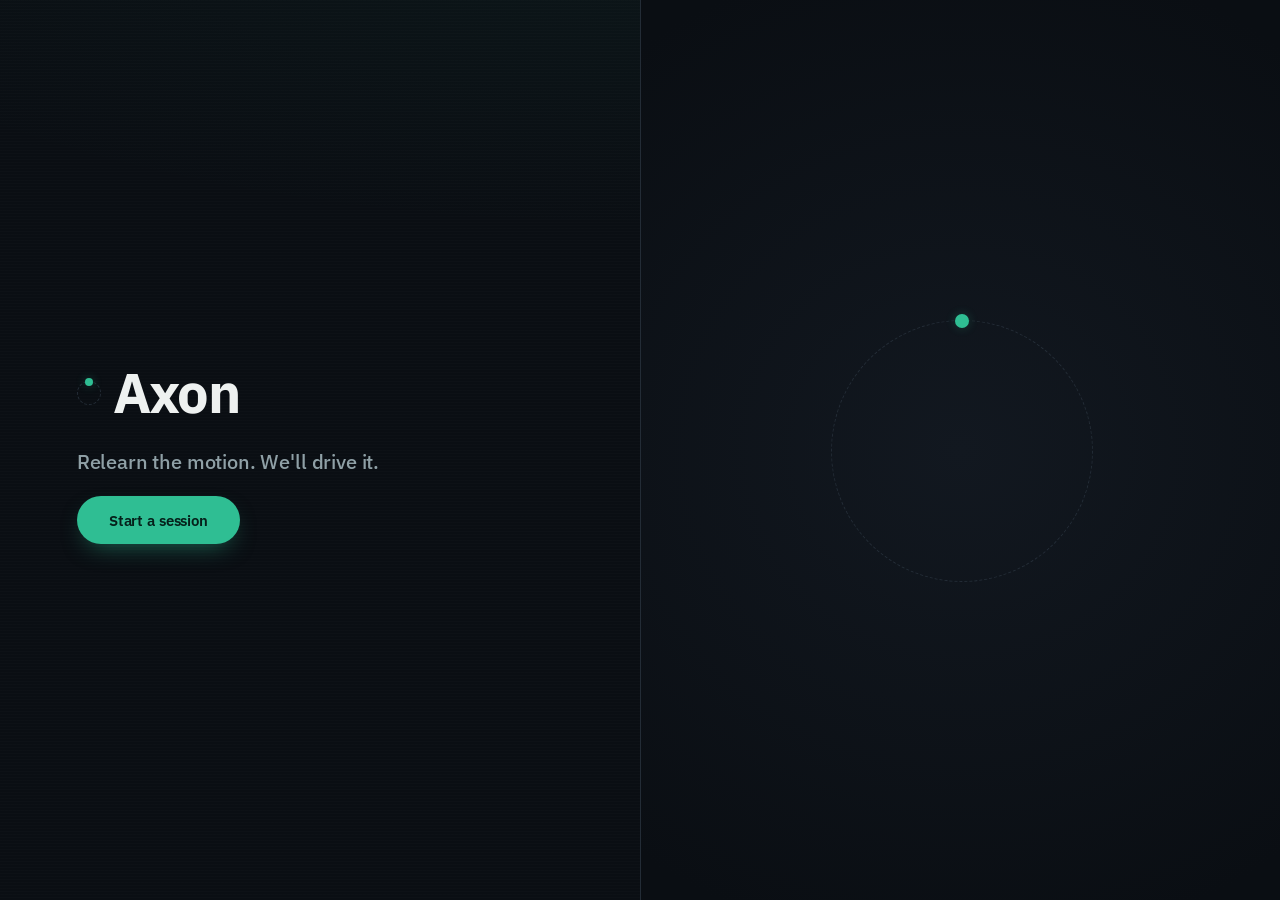
==== frontend/landing.html @ 080fe7e9 "feat: add the landing page" ====
<!doctype html>
<html lang="en">
<head>
  <meta charset="utf-8">
  <meta name="viewport" content="width=device-width, initial-scale=1">
  <meta name="theme-color" content="#0a0e13">
  <meta name="view-transition" content="same-origin">
  <link rel="preconnect" href="https://fonts.googleapis.com">
  <link rel="preconnect" href="https://fonts.gstatic.com" crossorigin>
  <link href="https://fonts.googleapis.com/css2?family=IBM+Plex+Sans:wght@400;500;600;700&family=IBM+Plex+Mono:wght@500;600&display=swap" rel="stylesheet">
  <link rel="stylesheet" href="shared/theme.css">
  <title>Axon — Motor Recovery</title>
  <style>
    html, body { overflow: hidden; }
    .landing {
      display: grid;
      grid-template-columns: 1fr 1fr;
      width: 100%;
      height: 100%;
    }
    .landing-copy {
      display: flex;
      flex-direction: column;
      justify-content: center;
      align-items: flex-start;
      gap: 20px;
      padding: 0 6vw;
    }
    .landing-word {
      display: flex;
      align-items: center;
      gap: 14px;
      margin: 0;
      font-size: clamp(34px, 5vw, 56px);
      font-weight: 700;
      letter-spacing: -0.03em;
      animation: landing-in 500ms var(--ease-out) backwards;
    }
    .landing-line {
      margin: 0;
      max-width: 26ch;
      font-size: clamp(16px, 1.6vw, 20px);
      font-weight: 500;
      color: var(--text-2);
      line-height: 1.4;
      animation: landing-in 500ms var(--ease-out) 80ms backwards;
    }
    .landing-cta {
      display: inline-flex;
      align-items: center;
      justify-content: center;
      text-decoration: none;
      animation: landing-in 500ms var(--ease-out) 160ms backwards;
    }
    @keyframes landing-in {
      from { opacity: 0; transform: translateY(10px); }
      to   { opacity: 1; transform: translateY(0); }
    }
    .landing-visual {
      position: relative;
      display: flex;
      align-items: center;
      justify-content: center;
      border-left: 1px solid var(--line);
      background: radial-gradient(120% 80% at 50% 50%, #121820 0%, #0a0e13 70%);
    }
    @media (max-width: 820px) {
      .landing { grid-template-columns: 1fr; grid-template-rows: 1fr auto; }
      .landing-visual { border-left: none; border-top: 1px solid var(--line); min-height: 200px; }
      .landing-copy { padding: 6vh 6vw; align-items: center; text-align: center; }
    }
  </style>
</head>
<body>
  <main class="landing">
    <section class="landing-copy">
      <h1 class="landing-word">
        <guide-dot state="orbiting" style="--gd-size:22px; --gd-dot:8px;"></guide-dot>
        Axon
      </h1>
      <p class="landing-line">Relearn the motion. We'll drive it.</p>
      <a class="flow-primary landing-cta" href="twin.html">Start a session</a>
    </section>
    <section class="landing-visual" aria-hidden="true">
      <guide-dot state="orbiting" style="--gd-size:min(30vw, 260px); --gd-dot:14px;"></guide-dot>
    </section>
  </main>

  <script type="module" src="shared/guide-dot.js"></script>
</body>
</html>
---- frontend/shared/theme.css ----
/* Axon design system — shared by landing.html, twin.html, results.html.
   Single source for color tokens and the CTA button styles all three pages
   use; page-specific layout (viewports, status pills, choice cards, etc.)
   stays inline in each page. See the plan's "Scoping note" for why. */

:root {
  color-scheme: dark;

  --bg:        #0a0e13;
  --surface:   #121820;
  --surface-2: #182029;
  --line:      #232c36;

  --text:      #eef1f0;
  --text-2:    #8fa0a6;
  --text-3:    #57646b;

  --accent:    #2fbe93;   /* progress, live, confirmed — a monitor jade, not a SaaS mint */
  --accent-dim: rgba(47, 190, 147, 0.14);
  --warn:      #f2a649;
  --warn-dim:  rgba(242, 166, 73, 0.14);
  --stop:      #f0604d;
  --stop-dim:  rgba(240, 96, 77, 0.14);

  --r-sm: 8px;
  --r-md: 14px;
  --r-lg: 20px;

  --sans: "IBM Plex Sans", -apple-system, "Segoe UI", system-ui, sans-serif;
  --mono: "IBM Plex Mono", ui-monospace, "SF Mono", Consolas, monospace;

  --ease-out: cubic-bezier(0.23, 1, 0.32, 1);
  --ease-in-out: cubic-bezier(0.77, 0, 0.175, 1);
}

* { box-sizing: border-box; }

html, body {
  width: 100%;
  min-width: 340px;
  height: 100%;
  margin: 0;
  overflow: hidden;
  background: var(--bg);
}

body {
  color: var(--text);
  font-family: var(--sans);
  font-size: 15px;
  font-weight: 500;
  letter-spacing: -0.011em;
  -webkit-font-smoothing: antialiased;
  background-image:
    radial-gradient(120% 60% at 50% -10%, rgba(47, 190, 147, 0.05) 0%, transparent 60%),
    repeating-linear-gradient(180deg, rgba(255, 255, 255, 0.012) 0px, rgba(255, 255, 255, 0.012) 1px, transparent 1px, transparent 3px);
}

button { font: inherit; color: inherit; }
a { color: inherit; }

.flow-primary {
  height: 48px;
  padding: 0 32px;
  border: none;
  border-radius: 999px;
  background: var(--accent);
  color: #05201a;
  font-size: 15px;
  font-weight: 600;
  letter-spacing: -0.008em;
  cursor: pointer;
  box-shadow: 0 10px 24px -10px rgba(47, 190, 147, 0.55);
  transition:
    transform 140ms var(--ease-out),
    opacity 160ms var(--ease-out),
    background 160ms var(--ease-out),
    box-shadow 160ms var(--ease-out);
}
.flow-primary:active:not(:disabled) { transform: scale(0.97); }
@media (hover: hover) and (pointer: fine) {
  .flow-primary:hover:not(:disabled) { transform: translateY(-1px); }
  .flow-primary:hover:active:not(:disabled) { transform: scale(0.97); }
}
.flow-primary:focus-visible { outline: 2px solid var(--text); outline-offset: 3px; }
.flow-primary:disabled { opacity: 0.22; cursor: default; box-shadow: none; }
.flow-primary.is-stop { background: var(--stop); color: #260a06; box-shadow: 0 10px 24px -10px rgba(240, 96, 77, 0.55); }

.flow-secondary {
  height: 48px;
  padding: 0 8px;
  border: none;
  background: none;
  color: var(--text-3);
  font-size: 14px;
  font-weight: 600;
  cursor: pointer;
  transition: color 140ms var(--ease-out), transform 120ms var(--ease-out);
}
.flow-secondary[hidden] { display: none; }
.flow-secondary:active { transform: scale(0.96); }
@media (hover: hover) and (pointer: fine) {
  .flow-secondary:hover { color: var(--text); }
}

@media (prefers-reduced-motion: reduce) {
  *, *::before, *::after {
    animation-duration: 0.001ms !important;
    animation-iteration-count: 1 !important;
    transition-property: opacity, background-color, color, background !important;
    transition-duration: 140ms !important;
  }
  .flow-primary:active, .flow-secondary:active, .flow-primary:hover { transform: none !important; }
}
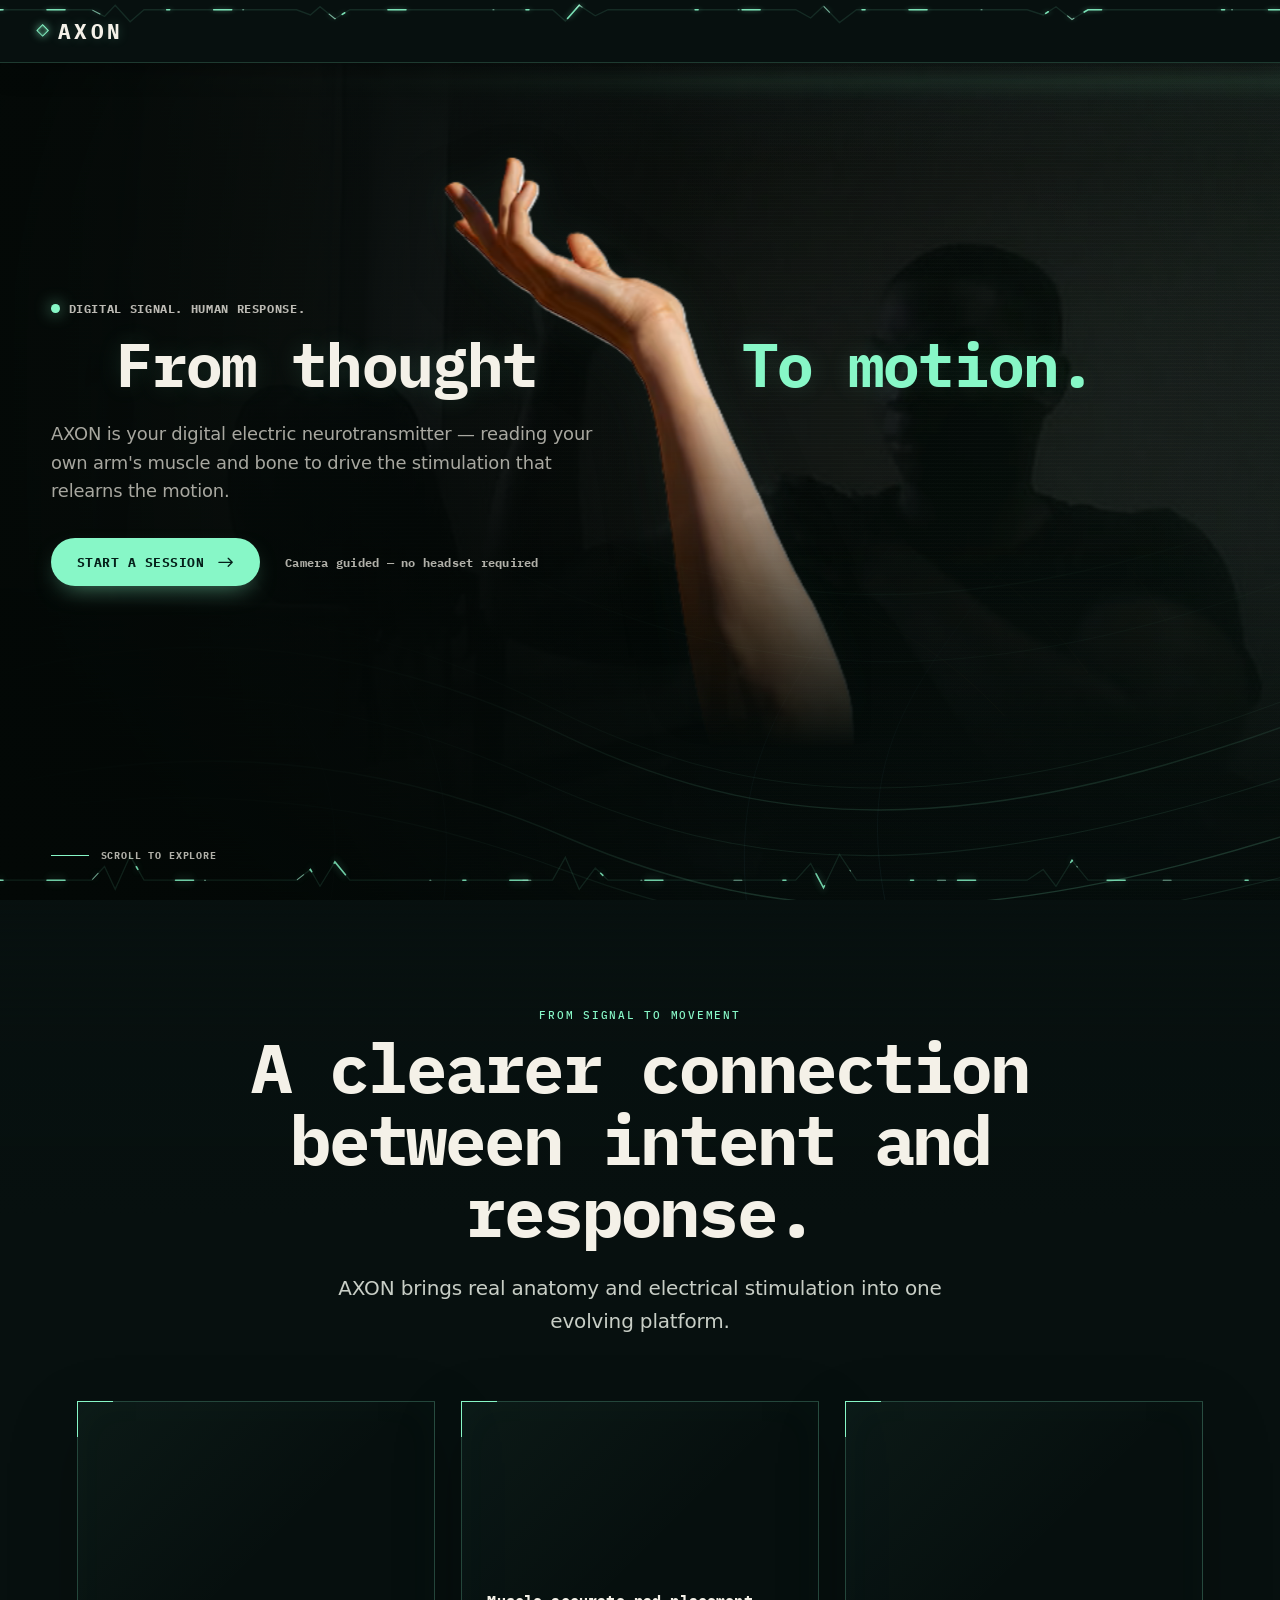
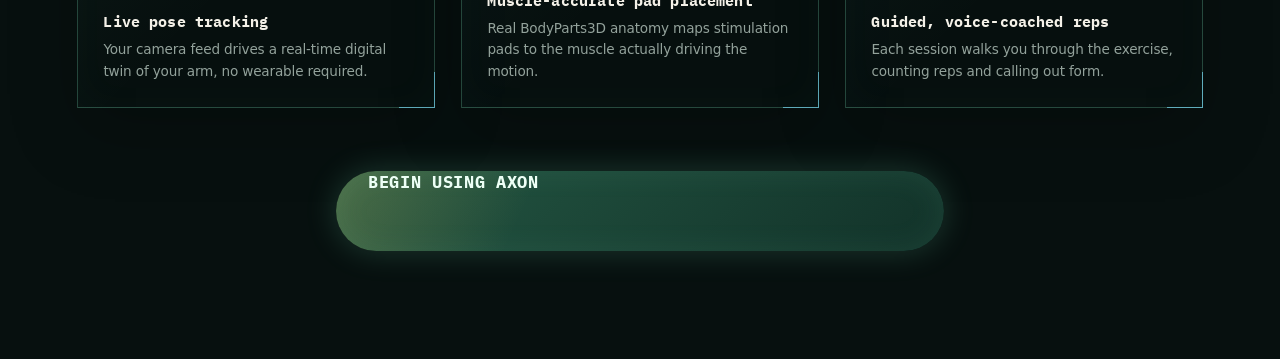
==== commit ac5e000b: "feat(landing): rebuild landing page to match Axon's real site design Replicates Siona's axom-juno-ha" ====
--- a/frontend/landing.html
+++ b/frontend/landing.html
@@ -3,89 +3,542 @@
 <head>
   <meta charset="utf-8">
   <meta name="viewport" content="width=device-width, initial-scale=1">
-  <meta name="theme-color" content="#0a0e13">
+  <meta name="theme-color" content="#07100f">
   <meta name="view-transition" content="same-origin">
+  <meta name="description" content="AXON — your digital electric neurotransmitter.">
+  <link rel="icon" href="data:image/svg+xml,%3Csvg xmlns='http://www.w3.org/2000/svg' viewBox='0 0 32 32'%3E%3Crect width='32' height='32' fill='%2307100f'/%3E%3Cpath d='M16 5 27 16 16 27 5 16Z' fill='%2387f7c7'/%3E%3Cpath d='m16 10 6 6-6 6-6-6Z' fill='%2307100f'/%3E%3C/svg%3E">
   <link rel="preconnect" href="https://fonts.googleapis.com">
   <link rel="preconnect" href="https://fonts.gstatic.com" crossorigin>
-  <link href="https://fonts.googleapis.com/css2?family=IBM+Plex+Sans:wght@400;500;600;700&family=IBM+Plex+Mono:wght@500;600&display=swap" rel="stylesheet">
+  <link href="https://fonts.googleapis.com/css2?family=IBM+Plex+Mono:wght@500;600;700&display=swap" rel="stylesheet">
   <link rel="stylesheet" href="shared/theme.css">
-  <title>Axon — Motor Recovery</title>
+  <title>AXON — Digital Electric Neurotransmitter</title>
   <style>
-    html, body { overflow: hidden; }
-    .landing {
+    /* Page-specific layout only — colors/type/header/rail/signal-field tokens
+       all come from shared/theme.css. Structure and copy here follow Siona's
+       axom-juno-hack landing.html (site_header/electric_rail/hero/
+       possibilities) as closely as static HTML allows; her page is Jinja
+       templates against a FastAPI app we don't run here. */
+
+    html, body { overflow-x: hidden; overflow-y: auto; height: auto; min-height: 100%; }
+
+    .landing-page {
+      min-height: 100dvh;
+      padding-top: var(--site-header-height);
+    }
+
+    .landing-hero {
+      position: relative;
+      z-index: 1;
       display: grid;
-      grid-template-columns: 1fr 1fr;
+      grid-template-rows: 1fr auto;
+      width: 100%;
+      min-height: calc(100dvh - var(--site-header-height));
+      padding: clamp(1rem, 2.4vw, 2rem) clamp(1rem, 4vw, 4rem) clamp(1.25rem, 3vw, 2.5rem);
+      overflow: hidden;
+    }
+
+    .hero-text-link, .hero-scroll {
+      color: rgba(244, 241, 232, 0.72);
+      font-family: var(--mono);
+      font-size: 0.75rem;
+      font-weight: 700;
+      letter-spacing: 0.02em;
+      text-decoration: none;
+      transition: color 180ms ease;
+    }
+    .hero-text-link:hover, .hero-scroll:hover { color: var(--accent); }
+
+    .hero-copy {
+      position: relative;
+      z-index: 3;
+      display: grid;
+      width: min(100%, 80rem);
+      margin-inline: auto;
+      padding-bottom: clamp(1rem, 6vh, 4rem);
+      align-content: center;
+      justify-items: start;
+      text-align: left;
+    }
+
+    .text-enter { animation: text-enter 900ms cubic-bezier(0.16, 1, 0.3, 1) both; }
+    .enter-1 { animation-delay: 100ms; }
+    .enter-2 { animation-delay: 220ms; }
+    .enter-3 { animation-delay: 380ms; }
+    .enter-4 { animation-delay: 520ms; }
+    .enter-5 { animation-delay: 650ms; }
+
+    .hero-kicker {
+      display: inline-flex;
+      margin: 0 0 1.25rem;
+      align-items: center;
+      gap: 0.55rem;
+      color: rgba(244, 241, 232, 0.76);
+      font-family: var(--mono);
+      font-size: 0.72rem;
+      font-weight: 700;
+      letter-spacing: 0.055em;
+      text-transform: uppercase;
+    }
+    .hero-kicker > span {
+      width: 0.55rem;
+      height: 0.55rem;
+      border-radius: 50%;
+      background: var(--accent);
+      box-shadow: 0 0 1rem rgba(135, 247, 199, 0.78);
+    }
+
+    .hero-title {
+      position: relative;
+      display: grid;
+      grid-template-columns: repeat(2, minmax(0, 1fr));
+      column-gap: clamp(6rem, 16vw, 13rem);
+      width: 100%;
+      margin: 0;
+      font-family: var(--mono);
+      font-size: clamp(1.15rem, 4.8vw, 4.8rem);
+      font-weight: 700;
+      letter-spacing: -0.03em;
+      line-height: 0.93;
+      align-items: center;
+      text-shadow: 0 0 1.5rem rgba(135, 247, 199, 0.13);
+    }
+    .hero-title > span { display: block; }
+    .hero-title__phrase { position: relative; z-index: 3; white-space: nowrap; }
+    .hero-title__phrase--left { text-align: right; }
+    .hero-title__phrase--right { text-align: left; }
+    .hero-title__accent { color: var(--accent); }
+
+    .hero-title__hand {
+      position: absolute;
+      display: block;
+      top: clamp(-20rem, -80vw, -30rem);
+      left: 50%;
+      z-index: 2;
+      width: clamp(20rem, 36vw, 30rem);
+      pointer-events: none;
+      transform-origin: center bottom;
+      animation: hero-hand-rise 1.15s cubic-bezier(0.16, 1, 0.3, 1) 480ms both;
+    }
+    .hero-title__hand img {
+      display: block;
+      width: 100%;
+      height: auto;
+      filter: drop-shadow(0 1.1rem 1.8rem rgba(0, 0, 0, 0.38)) drop-shadow(0 0 1.2rem rgba(135, 247, 199, 0.08));
+      -webkit-mask-image: linear-gradient(to bottom, #000 0 50%, transparent 100%);
+      mask-image: linear-gradient(to bottom, #000 0 50%, transparent 100%);
+    }
+
+    /* --------------------------------------------------------- hero media --- */
+    /* Full-bleed animated background behind the hero copy — glitch/scan/sheen
+       loop continuously (this is Siona's "not static" hero, not a still photo).
+       Her own hero.jpeg prototype photo isn't in her repo (missing asset), so
+       this uses a real photo of our own rig instead, run through her exact
+       filter/glitch treatment. */
+    .hero-media {
+      position: fixed;
+      inset: 0;
+      z-index: 0;
+      margin: 0;
+      pointer-events: none;
+    }
+    .hero-media::before {
+      position: absolute;
+      inset: 0;
+      z-index: 8;
+      pointer-events: none;
+      content: "";
+      background:
+        linear-gradient(90deg, rgba(3, 8, 6, 0.96) 0%, rgba(3, 8, 6, 0.83) 27%, rgba(3, 8, 6, 0.28) 58%, rgba(3, 8, 6, 0.08) 100%),
+        radial-gradient(ellipse at 68% 46%, transparent 8%, rgba(3, 8, 6, 0.26) 72%, #030806 100%);
+    }
+    .hero-media__frame {
+      position: absolute;
+      inset: 0;
+      overflow: hidden;
+      background: #030908;
+      -webkit-mask-image: linear-gradient(to bottom, black 0%, black 58%, rgba(0, 0, 0, 0.72) 76%, transparent 100%);
+      mask-image: linear-gradient(to bottom, black 0%, black 58%, rgba(0, 0, 0, 0.72) 76%, transparent 100%);
+      animation: hero-visual-reveal 1.6s cubic-bezier(0.16, 1, 0.3, 1) both;
+    }
+    .hero-media__frame::before {
+      position: absolute;
+      inset: 0;
+      z-index: 5;
+      pointer-events: none;
+      content: "";
+      background:
+        repeating-linear-gradient(0deg, rgba(255, 255, 255, 0.025) 0 1px, transparent 1px 4px),
+        linear-gradient(115deg, transparent 18%, rgba(135, 247, 199, 0.08) 49%, transparent 52%);
+      background-size: auto, 240% 100%;
+      mix-blend-mode: screen;
+      animation: hero-sheen 8s linear infinite;
+    }
+    .hero-media__frame::after {
+      position: absolute;
+      inset: 0;
+      z-index: 7;
+      pointer-events: none;
+      content: "";
+      background:
+        linear-gradient(to bottom, rgba(3, 8, 6, 0.04), rgba(3, 8, 6, 0.3)),
+        radial-gradient(circle at 70% 44%, transparent 20%, rgba(3, 8, 6, 0.4) 100%);
+    }
+    .hero-image {
+      position: absolute;
+      inset: 0;
+      display: block;
       width: 100%;
       height: 100%;
-    }
-    .landing-copy {
+      object-fit: cover;
+      object-position: 64% center;
+    }
+    .hero-image--base { opacity: 0.5; filter: saturate(0.46) contrast(1.3) brightness(0.62) hue-rotate(22deg); }
+    .hero-image--distortion { z-index: 2; pointer-events: none; opacity: 0; mix-blend-mode: screen; }
+    .hero-image--distortion-a { filter: saturate(1.4) contrast(1.25) hue-rotate(148deg); animation: hero-glitch-a 4.8s steps(1, end) infinite; }
+    .hero-image--distortion-b { filter: saturate(1.5) contrast(1.35) hue-rotate(-72deg); animation: hero-glitch-b 6.2s steps(1, end) infinite; }
+    .hero-media__scan {
+      position: absolute;
+      left: 0;
+      right: 0;
+      z-index: 6;
+      height: 18%;
+      pointer-events: none;
+      background: linear-gradient(to bottom, transparent, rgba(127, 226, 255, 0.035) 38%, rgba(135, 247, 199, 0.16) 50%, rgba(127, 226, 255, 0.035) 62%, transparent);
+      mix-blend-mode: screen;
+      animation: hero-scan 5.5s linear infinite;
+    }
+    @keyframes hero-glitch-a {
+      0%, 71%, 76%, 100% { opacity: 0; clip-path: inset(0); transform: translateX(0); }
+      72% { opacity: 0.32; clip-path: inset(14% 0 64% 0); transform: translateX(1.2%); }
+      73% { opacity: 0.2; clip-path: inset(58% 0 18% 0); transform: translateX(-1.5%); }
+      74% { opacity: 0.28; clip-path: inset(33% 0 43% 0); transform: translateX(0.8%); }
+    }
+    @keyframes hero-glitch-b {
+      0%, 38%, 43%, 100% { opacity: 0; clip-path: inset(0); transform: translateX(0); }
+      39% { opacity: 0.24; clip-path: inset(68% 0 9% 0); transform: translateX(-1%); }
+      40% { opacity: 0.3; clip-path: inset(22% 0 54% 0); transform: translateX(1.4%); }
+      42% { opacity: 0.18; clip-path: inset(47% 0 29% 0); transform: translateX(-0.7%); }
+    }
+    @keyframes hero-visual-reveal {
+      from { clip-path: inset(0 100% 0 0); filter: blur(1rem); }
+      to { clip-path: inset(0); filter: blur(0); }
+    }
+    @keyframes hero-scan {
+      from { top: -20%; }
+      to { top: 102%; }
+    }
+    @keyframes hero-sheen {
+      from { background-position: 0 0, 120% 0; }
+      to { background-position: 0 0, -120% 0; }
+    }
+
+    .hero-caption {
+      max-width: 34rem;
+      margin: clamp(1.35rem, 3vh, 2rem) 0 0;
+      color: rgba(244, 241, 232, 0.68);
+      font-size: clamp(0.95rem, 1.4vw, 1.12rem);
+      line-height: 1.6;
+    }
+
+    .hero-actions {
+      display: flex;
+      margin-top: clamp(1.5rem, 3.5vh, 2.25rem);
+      align-items: center;
+      gap: clamp(1rem, 2vw, 1.7rem);
+      flex-wrap: wrap;
+    }
+
+    .hero-cta {
+      display: inline-flex;
+      width: auto;
+      min-height: 3rem;
+      padding: 0 1.6rem;
+      align-items: center;
+      gap: 0.85rem;
+      text-decoration: none;
+    }
+    .hero-cta svg { width: 1rem; transition: transform 160ms var(--ease-out); }
+    @media (hover: hover) and (pointer: fine) {
+      .hero-cta:hover svg { transform: translateX(3px); }
+    }
+
+    .hero-scroll {
+      position: relative;
+      z-index: 3;
+      display: inline-flex;
+      width: fit-content;
+      margin-inline: max(0px, calc((100% - 80rem) / 2));
+      align-items: center;
+      gap: 0.7rem;
+      font-size: 0.65rem;
+      letter-spacing: 0.08em;
+      text-transform: uppercase;
+    }
+    .hero-scroll > span { display: block; width: 2.4rem; height: 1px; overflow: hidden; background: rgba(244, 241, 232, 0.28); }
+    .hero-scroll > span::after { display: block; width: 100%; height: 100%; content: ""; background: var(--accent); animation: hero-scroll-line 2.4s ease-in-out infinite; }
+
+    @keyframes text-enter {
+      from { opacity: 0; filter: blur(0.6rem); transform: translate3d(0, 2.25rem, 0) scale(0.97); }
+      to { opacity: 1; filter: blur(0); transform: translate3d(0, 0, 0) scale(1); }
+    }
+    @keyframes hero-hand-rise {
+      from { opacity: 0; filter: blur(0.55rem); transform: translate(-50%, 38%) scale(0.9); }
+      to { opacity: 1; filter: blur(0); transform: translateX(-50%) scale(1); }
+    }
+    @keyframes hero-scroll-line {
+      0%, 100% { transform: translateX(-105%); }
+      48%, 52% { transform: translateX(0); }
+    }
+
+    .possibilities-section {
+      position: relative;
+      z-index: 3;
+      display: grid;
+      min-height: 100dvh;
+      padding: clamp(6rem, 12vh, 10rem) clamp(1.25rem, 6vw, 6rem);
+      align-content: center;
+      justify-items: center;
+      background: linear-gradient(to bottom, transparent, rgba(7, 16, 15, 0.92) 12%, var(--bg) 30%), var(--bg);
+    }
+    .possibilities-copy { width: min(100%, 54rem); text-align: center; }
+    .possibilities-copy h2 {
+      margin: 0;
+      color: var(--text);
+      font-family: var(--mono);
+      font-size: clamp(2.3rem, 5.4vw, 4.6rem);
+      font-weight: 800;
+      letter-spacing: -0.03em;
+      line-height: 1.04;
+    }
+    .possibilities-copy > p:last-child {
+      max-width: 42rem;
+      margin: 1.5rem auto 0;
+      color: var(--text-2);
+      font-size: clamp(1rem, 1.8vw, 1.25rem);
+      line-height: 1.65;
+    }
+
+    .placeholder-grid {
+      display: grid;
+      grid-template-columns: repeat(3, minmax(0, 1fr));
+      width: min(100%, 1180px);
+      margin-top: clamp(3rem, 7vh, 5rem);
+      gap: clamp(1rem, 2vw, 1.8rem);
+    }
+    .placeholder-card {
+      position: relative;
+      min-height: clamp(13rem, 24vw, 20rem);
+      padding: 1.6rem;
       display: flex;
       flex-direction: column;
-      justify-content: center;
-      align-items: flex-start;
-      gap: 20px;
-      padding: 0 6vw;
-    }
-    .landing-word {
-      display: flex;
-      align-items: center;
-      gap: 14px;
-      margin: 0;
-      font-size: clamp(34px, 5vw, 56px);
-      font-weight: 700;
-      letter-spacing: -0.03em;
-      animation: landing-in 500ms var(--ease-out) backwards;
-    }
-    .landing-line {
-      margin: 0;
-      max-width: 26ch;
-      font-size: clamp(16px, 1.6vw, 20px);
-      font-weight: 500;
-      color: var(--text-2);
-      line-height: 1.4;
-      animation: landing-in 500ms var(--ease-out) 80ms backwards;
-    }
-    .landing-cta {
-      display: inline-flex;
-      align-items: center;
-      justify-content: center;
-      text-decoration: none;
-      animation: landing-in 500ms var(--ease-out) 160ms backwards;
-    }
-    @keyframes landing-in {
-      from { opacity: 0; transform: translateY(10px); }
-      to   { opacity: 1; transform: translateY(0); }
-    }
-    .landing-visual {
-      position: relative;
-      display: flex;
-      align-items: center;
-      justify-content: center;
-      border-left: 1px solid var(--line);
-      background: radial-gradient(120% 80% at 50% 50%, #121820 0%, #0a0e13 70%);
-    }
-    @media (max-width: 820px) {
-      .landing { grid-template-columns: 1fr; grid-template-rows: 1fr auto; }
-      .landing-visual { border-left: none; border-top: 1px solid var(--line); min-height: 200px; }
-      .landing-copy { padding: 6vh 6vw; align-items: center; text-align: center; }
+      justify-content: flex-end;
+      border: 1px solid rgba(135, 247, 199, 0.24);
+      background: linear-gradient(135deg, rgba(135, 247, 199, 0.045), transparent 52%), rgba(7, 16, 15, 0.68);
+      box-shadow: inset 0 0 2.5rem rgba(135, 247, 199, 0.025), 0 1.5rem 4rem rgba(0, 0, 0, 0.22);
+    }
+    .placeholder-card::before, .placeholder-card::after { position: absolute; width: 2.2rem; height: 2.2rem; pointer-events: none; content: ""; }
+    .placeholder-card::before { top: -1px; left: -1px; border-top: 1px solid var(--accent); border-left: 1px solid var(--accent); }
+    .placeholder-card::after { right: -1px; bottom: -1px; border-right: 1px solid rgba(127, 226, 255, 0.66); border-bottom: 1px solid rgba(127, 226, 255, 0.66); }
+    .placeholder-card h3 {
+      margin: 0 0 0.5rem;
+      color: var(--text);
+      font-family: var(--mono);
+      font-size: 0.95rem;
+      letter-spacing: 0.01em;
+    }
+    .placeholder-card p { margin: 0; color: var(--text-3); font-size: 0.85rem; line-height: 1.55; }
+
+    .begin-cta {
+      width: min(100%, 38rem);
+      min-height: 5rem;
+      margin-top: clamp(3rem, 7vh, 5rem);
+      border-color: var(--accent);
+      background: linear-gradient(115deg, rgba(255, 214, 92, 0.18), transparent 32%), linear-gradient(135deg, #245743, #123229);
+      color: #edfff6;
+      font-size: clamp(0.85rem, 1.6vw, 1.05rem);
+      box-shadow: 0 0 2rem rgba(135, 247, 199, 0.18), inset 0 0 2rem rgba(135, 247, 199, 0.08);
+    }
+
+    .reveal-ready .scroll-reveal {
+      opacity: 0;
+      filter: blur(0.5rem);
+      transform: translate3d(0, 3rem, 0);
+      transition: opacity 800ms cubic-bezier(0.16, 1, 0.3, 1), filter 800ms cubic-bezier(0.16, 1, 0.3, 1), transform 800ms cubic-bezier(0.16, 1, 0.3, 1);
+    }
+    .reveal-ready .scroll-reveal.is-visible { opacity: 1; filter: blur(0); transform: translate3d(0, 0, 0); }
+    .placeholder-card:nth-child(2) { transition-delay: 100ms; }
+    .placeholder-card:nth-child(3) { transition-delay: 200ms; }
+
+    @media (max-width: 900px) {
+      .hero-copy { padding-bottom: 2rem; }
+      .placeholder-grid { grid-template-columns: 1fr; width: min(100%, 38rem); }
+      .placeholder-card { min-height: 15rem; }
+    }
+    @media (max-width: 560px) {
+      .landing-hero { padding: 0.75rem 1rem 1.25rem; }
+      .hero-copy { padding-bottom: 1rem; }
+      .hero-title { column-gap: 5.75rem; font-size: clamp(1rem, 5.6vw, 1.45rem); }
+      .hero-title__hand { width: 15rem; }
+      .hero-caption { max-width: 23rem; font-size: 0.9rem; }
+      .hero-scroll { margin-inline: 0; }
+    }
+    @media (prefers-reduced-motion: reduce) {
+      .hero-media__frame::before,
+      .hero-media__scan,
+      .text-enter,
+      .hero-title__hand,
+      .hero-scroll > span::after {
+        animation: none !important;
+      }
+      .hero-media__frame { animation: none; }
+      .hero-title__hand { opacity: 1; filter: none; }
+      .hero-image--distortion { display: none; }
+      .reveal-ready .scroll-reveal { opacity: 1; filter: none; transform: none; transition: none; }
     }
   </style>
 </head>
-<body>
-  <main class="landing">
-    <section class="landing-copy">
-      <h1 class="landing-word">
-        <guide-dot state="orbiting" style="--gd-size:22px; --gd-dot:8px;"></guide-dot>
-        Axon
+<body class="landing-page">
+  <header class="site-header">
+    <div class="electric-rail electric-rail--top" aria-hidden="true">
+      <svg viewBox="0 0 1200 42" preserveAspectRatio="none">
+        <path class="electric-rail__trace" d="M0 29 L86 29 L98 20 L108 35 L122 13 L135 29 L278 29 L291 22 L300 33 L314 17 L328 29 L518 29 L530 14 L543 35 L558 21 L570 29 L746 29 L760 18 L772 34 L787 12 L803 29 L963 29 L978 22 L990 33 L1005 16 L1020 29 L1200 29" />
+        <path class="electric-rail__pulse" d="M0 29 L86 29 L98 20 L108 35 L122 13 L135 29 L278 29 L291 22 L300 33 L314 17 L328 29 L518 29 L530 14 L543 35 L558 21 L570 29 L746 29 L760 18 L772 34 L787 12 L803 29 L963 29 L978 22 L990 33 L1005 16 L1020 29 L1200 29" />
+        <path class="electric-rail__pulse electric-rail__pulse--echo" d="M0 29 L86 29 L98 20 L108 35 L122 13 L135 29 L278 29 L291 22 L300 33 L314 17 L328 29 L518 29 L530 14 L543 35 L558 21 L570 29 L746 29 L760 18 L772 34 L787 12 L803 29 L963 29 L978 22 L990 33 L1005 16 L1020 29 L1200 29" />
+      </svg>
+    </div>
+    <div class="site-header__inner">
+      <a class="site-header__brand" href="landing.html" aria-label="Axon home">
+        <span class="site-header__brand-mark" aria-hidden="true"></span>
+        <span>Axon</span>
+      </a>
+    </div>
+  </header>
+
+  <div class="signal-field" id="signalField" aria-hidden="true">
+    <svg viewBox="0 0 1440 900" preserveAspectRatio="xMidYMid slice" focusable="false">
+      <g class="signal-field__drift">
+        <g class="signal-field__fibres signal-field__fibres--rear">
+          <path d="M-90 188 C176 82 382 112 600 238 S1038 390 1530 132" />
+          <path d="M-120 246 C164 140 390 158 604 276 S1054 414 1516 194" />
+          <path d="M-108 310 C156 214 374 220 590 326 S1026 468 1524 260" />
+          <path d="M-138 112 C132 302 352 26 624 188 S1114 356 1544 76" />
+          <path d="M-126 420 C154 324 386 350 612 438 S1066 560 1532 354" />
+          <path d="M-112 566 C168 450 398 476 626 574 S1080 698 1522 488" />
+          <path d="M-60 690 C204 566 426 584 636 690 S1070 810 1510 604" />
+          <path d="M-82 766 C190 646 408 660 624 758 S1050 870 1520 684" />
+          <path d="M-100 850 C188 744 426 758 648 842 S1090 930 1536 786" />
+        </g>
+        <g class="signal-field__fibres signal-field__fibres--front">
+          <path d="M-72 216 C182 112 388 140 606 258 S1044 398 1512 164" />
+          <path d="M-84 282 C174 184 388 202 600 304 S1020 446 1518 230" />
+          <path d="M-56 354 C202 250 410 268 618 366 S1038 510 1500 304" />
+          <path d="M-68 506 C206 392 426 418 638 514 S1068 632 1510 430" />
+          <path d="M-42 716 C226 598 440 616 648 716 S1072 824 1490 640" />
+          <path d="M-64 822 C214 710 438 720 652 812 S1086 908 1504 746" />
+        </g>
+        <g class="signal-field__fibres signal-field__fibres--arcs">
+          <path d="M168 560 C278 320 526 242 720 374 C914 242 1162 320 1272 560" />
+          <path d="M228 612 C346 410 542 350 720 452 C898 350 1094 410 1212 612" />
+          <path d="M302 658 C416 500 566 462 720 532 C874 462 1024 500 1138 658" />
+          <path d="M380 698 C486 584 602 564 720 606 C838 564 954 584 1060 698" />
+        </g>
+        <g class="signal-field__fibres signal-field__fibres--cross">
+          <path d="M96 -70 C178 164 122 350 272 532 S472 754 408 970" />
+          <path d="M238 -82 C326 150 264 350 398 522 S566 760 520 970" />
+          <path d="M1264 -82 C1178 152 1230 348 1088 524 S906 752 974 968" />
+          <path d="M1122 -76 C1034 156 1096 354 962 530 S790 762 836 972" />
+        </g>
+        <g class="signal-field__wave">
+          <path class="signal-field__wave-trace" d="M-20 472 L176 472 L206 460 L226 489 L250 435 L276 472 L470 472 L498 463 L518 486 L542 442 L568 472 L766 472 L792 459 L812 491 L840 431 L866 472 L1066 472 L1092 462 L1112 486 L1138 440 L1164 472 L1460 472" />
+          <path class="signal-field__wave-pulse" d="M-20 472 L176 472 L206 460 L226 489 L250 435 L276 472 L470 472 L498 463 L518 486 L542 442 L568 472 L766 472 L792 459 L812 491 L840 431 L866 472 L1066 472 L1092 462 L1112 486 L1138 440 L1164 472 L1460 472" />
+        </g>
+        <g class="signal-field__nodes">
+          <circle cx="250" cy="435" r="7" /><circle cx="542" cy="442" r="5" />
+          <circle cx="840" cy="431" r="7" /><circle cx="1138" cy="440" r="5" />
+        </g>
+      </g>
+    </svg>
+  </div>
+
+  <main class="landing-hero">
+    <section class="hero-copy" aria-labelledby="heroTitle">
+      <p class="hero-kicker text-enter enter-2">
+        <span aria-hidden="true"></span>
+        Digital signal. Human response.
+      </p>
+      <h1 class="hero-title text-enter enter-3" id="heroTitle">
+        <span class="hero-title__phrase hero-title__phrase--left">From thought</span>
+        <span class="hero-title__hand" aria-hidden="true">
+          <img src="assets/hand-hero.png" alt="">
+        </span>
+        <span class="hero-title__phrase hero-title__phrase--right hero-title__accent">To motion.</span>
       </h1>
-      <p class="landing-line">Relearn the motion. We'll drive it.</p>
-      <a class="flow-primary landing-cta" href="twin.html">Start a session</a>
+      <p class="hero-caption text-enter enter-4">
+        AXON is your digital electric neurotransmitter — reading your own arm's muscle and bone
+        to drive the stimulation that relearns the motion.
+      </p>
+      <div class="hero-actions text-enter enter-5">
+        <a class="flow-primary hero-cta" href="twin.html">
+          <span>Start a session</span>
+          <svg viewBox="0 0 18 12" fill="none" aria-hidden="true">
+            <path d="M1 6h15M11.5 1.5 16 6l-4.5 4.5" stroke="currentColor" stroke-width="1.5" stroke-linecap="round" stroke-linejoin="round" />
+          </svg>
+        </a>
+        <span class="hero-text-link">Camera guided — no headset required</span>
+      </div>
     </section>
-    <section class="landing-visual" aria-hidden="true">
-      <guide-dot state="orbiting" style="--gd-size:min(30vw, 260px); --gd-dot:14px;"></guide-dot>
-    </section>
+
+    <figure class="hero-media" aria-label="Axon rig, live">
+      <div class="hero-media__frame">
+        <img class="hero-image hero-image--base" src="assets/hero-photo.png" alt="">
+        <img class="hero-image hero-image--distortion hero-image--distortion-a" src="assets/hero-photo.png" alt="" aria-hidden="true">
+        <img class="hero-image hero-image--distortion hero-image--distortion-b" src="assets/hero-photo.png" alt="" aria-hidden="true">
+        <span class="hero-media__scan" aria-hidden="true"></span>
+      </div>
+    </figure>
+
+    <a class="hero-scroll text-enter enter-5" href="#approach">
+      <span aria-hidden="true"></span>
+      Scroll to explore
+    </a>
   </main>
 
-  <script type="module" src="shared/guide-dot.js"></script>
+  <section class="possibilities-section" id="approach" aria-labelledby="possibilitiesTitle">
+    <div class="possibilities-copy scroll-reveal">
+      <p class="eyebrow" style="margin:0 0 0.65rem;color:var(--accent);font-family:var(--mono);font-size:0.68rem;letter-spacing:0.16em;text-transform:uppercase;">From signal to movement</p>
+      <h2 id="possibilitiesTitle">A clearer connection between intent and response.</h2>
+      <p>AXON brings real anatomy and electrical stimulation into one evolving platform.</p>
+    </div>
+
+    <div class="placeholder-grid" aria-label="Axon capabilities">
+      <article class="placeholder-card scroll-reveal">
+        <h3>Live pose tracking</h3>
+        <p>Your camera feed drives a real-time digital twin of your arm, no wearable required.</p>
+      </article>
+      <article class="placeholder-card scroll-reveal">
+        <h3>Muscle-accurate pad placement</h3>
+        <p>Real BodyParts3D anatomy maps stimulation pads to the muscle actually driving the motion.</p>
+      </article>
+      <article class="placeholder-card scroll-reveal">
+        <h3>Guided, voice-coached reps</h3>
+        <p>Each session walks you through the exercise, counting reps and calling out form.</p>
+      </article>
+    </div>
+
+    <a class="site-button flow-primary begin-cta scroll-reveal" href="twin.html">
+      Begin Using AXON
+    </a>
+  </section>
+
+  <div class="electric-rail" aria-hidden="true">
+    <svg viewBox="0 0 1200 42" preserveAspectRatio="none">
+      <path class="electric-rail__trace" d="M0 29 L86 29 L98 20 L108 35 L122 13 L135 29 L278 29 L291 22 L300 33 L314 17 L328 29 L518 29 L530 14 L543 35 L558 21 L570 29 L746 29 L760 18 L772 34 L787 12 L803 29 L963 29 L978 22 L990 33 L1005 16 L1020 29 L1200 29" />
+      <path class="electric-rail__pulse" d="M0 29 L86 29 L98 20 L108 35 L122 13 L135 29 L278 29 L291 22 L300 33 L314 17 L328 29 L518 29 L530 14 L543 35 L558 21 L570 29 L746 29 L760 18 L772 34 L787 12 L803 29 L963 29 L978 22 L990 33 L1005 16 L1020 29 L1200 29" />
+      <path class="electric-rail__pulse electric-rail__pulse--echo" d="M0 29 L86 29 L98 20 L108 35 L122 13 L135 29 L278 29 L291 22 L300 33 L314 17 L328 29 L518 29 L530 14 L543 35 L558 21 L570 29 L746 29 L760 18 L772 34 L787 12 L803 29 L963 29 L978 22 L990 33 L1005 16 L1020 29 L1200 29" />
+    </svg>
+  </div>
+
+  <script src="shared/signal-field.js"></script>
+  <script src="shared/scroll-reveal.js"></script>
 </body>
 </html>
--- a/frontend/shared/theme.css
+++ b/frontend/shared/theme.css
@@ -1,36 +1,34 @@
-/* Axon design system — shared by landing.html, twin.html, results.html.
-   Single source for color tokens and the CTA button styles all three pages
-   use; page-specific layout (viewports, status pills, choice cards, etc.)
-   stays inline in each page. See the plan's "Scoping note" for why. */
-
 :root {
   color-scheme: dark;
 
-  --bg:        #0a0e13;
-  --surface:   #121820;
-  --surface-2: #182029;
-  --line:      #232c36;
-
-  --text:      #eef1f0;
-  --text-2:    #8fa0a6;
-  --text-3:    #57646b;
-
-  --accent:    #2fbe93;   /* progress, live, confirmed — a monitor jade, not a SaaS mint */
-  --accent-dim: rgba(47, 190, 147, 0.14);
-  --warn:      #f2a649;
-  --warn-dim:  rgba(242, 166, 73, 0.14);
-  --stop:      #f0604d;
-  --stop-dim:  rgba(240, 96, 77, 0.14);
+  --bg:        #07100f;
+  --surface:   #0d211d;
+  --surface-2: #10231f;
+  --line:      rgba(162, 193, 181, 0.2);
+
+  --text:      #f4f1e8;
+  --text-2:    #c8cec6;
+  --text-3:    #93a29b;
+
+  --accent:    #87f7c7;   /* jade signal — progress, live, confirmed */
+  --accent-strong: #b3ffdf;
+  --accent-dim: rgba(135, 247, 199, 0.13);
+  --warn:      #ffd65c;
+  --warn-dim:  rgba(255, 214, 92, 0.14);
+  --stop:      #ff8066;
+  --stop-dim:  rgba(255, 107, 74, 0.13);
 
   --r-sm: 8px;
   --r-md: 14px;
   --r-lg: 20px;
 
-  --sans: "IBM Plex Sans", -apple-system, "Segoe UI", system-ui, sans-serif;
+  --sans: Bahnschrift, "Avenir Next Condensed", "Segoe UI", system-ui, sans-serif;
   --mono: "IBM Plex Mono", ui-monospace, "SF Mono", Consolas, monospace;
 
   --ease-out: cubic-bezier(0.23, 1, 0.32, 1);
   --ease-in-out: cubic-bezier(0.77, 0, 0.175, 1);
+
+  --site-header-height: clamp(3.9rem, 7vh, 4.75rem);
 }
 
 * { box-sizing: border-box; }
@@ -52,7 +50,7 @@
   letter-spacing: -0.011em;
   -webkit-font-smoothing: antialiased;
   background-image:
-    radial-gradient(120% 60% at 50% -10%, rgba(47, 190, 147, 0.05) 0%, transparent 60%),
+    radial-gradient(120% 60% at 50% -10%, rgba(135, 247, 199, 0.05) 0%, transparent 60%),
     repeating-linear-gradient(180deg, rgba(255, 255, 255, 0.012) 0px, rgba(255, 255, 255, 0.012) 1px, transparent 1px, transparent 3px);
 }
 
@@ -66,11 +64,14 @@
   border-radius: 999px;
   background: var(--accent);
   color: #05201a;
-  font-size: 15px;
-  font-weight: 600;
-  letter-spacing: -0.008em;
+  font-family: var(--mono);
+  font-size: 13px;
+  font-weight: 700;
+  letter-spacing: 0.04em;
+  text-transform: uppercase;
+  text-decoration: none;
   cursor: pointer;
-  box-shadow: 0 10px 24px -10px rgba(47, 190, 147, 0.55);
+  box-shadow: 0 10px 24px -10px rgba(135, 247, 199, 0.55);
   transition:
     transform 140ms var(--ease-out),
     opacity 160ms var(--ease-out),
@@ -84,7 +85,7 @@
 }
 .flow-primary:focus-visible { outline: 2px solid var(--text); outline-offset: 3px; }
 .flow-primary:disabled { opacity: 0.22; cursor: default; box-shadow: none; }
-.flow-primary.is-stop { background: var(--stop); color: #260a06; box-shadow: 0 10px 24px -10px rgba(240, 96, 77, 0.55); }
+.flow-primary.is-stop { background: var(--stop); color: #260a06; box-shadow: 0 10px 24px -10px rgba(255, 107, 74, 0.55); }
 
 .flow-secondary {
   height: 48px;
@@ -92,8 +93,12 @@
   border: none;
   background: none;
   color: var(--text-3);
-  font-size: 14px;
+  font-family: var(--mono);
+  font-size: 13px;
   font-weight: 600;
+  letter-spacing: 0.02em;
+  text-transform: uppercase;
+  text-decoration: none;
   cursor: pointer;
   transition: color 140ms var(--ease-out), transform 120ms var(--ease-out);
 }
@@ -101,6 +106,203 @@
 .flow-secondary:active { transform: scale(0.96); }
 @media (hover: hover) and (pointer: fine) {
   .flow-secondary:hover { color: var(--text); }
+}
+
+/* ------------------------------------------------------------ site header --- */
+/* Reused on landing.html and results.html. Not used on twin.html, which
+   already has its own bespoke .topbar with live session controls — a second
+   header there would duplicate it. */
+
+.site-with-header { padding-top: var(--site-header-height); }
+
+.site-header {
+  position: fixed;
+  top: 0;
+  left: 0;
+  right: 0;
+  z-index: 5;
+  width: 100%;
+  height: var(--site-header-height);
+  overflow: hidden;
+  border-bottom: 1px solid rgba(135, 247, 199, 0.18);
+  background: var(--bg);
+  box-shadow: 0 8px 26px rgba(0, 0, 0, 0.22);
+}
+
+.site-header__inner {
+  position: relative;
+  z-index: 2;
+  display: flex;
+  align-items: center;
+  justify-content: space-between;
+  gap: clamp(1rem, 3vw, 3rem);
+  width: 100%;
+  height: 100%;
+  margin: 0;
+  padding: 0 clamp(0.9rem, 3vw, 2.5rem);
+}
+
+.site-header__brand {
+  position: relative;
+  display: inline-flex;
+  align-items: center;
+  gap: 0.65rem;
+  color: var(--text);
+  font-family: var(--mono);
+  font-size: clamp(1rem, 1.8vw, 1.3rem);
+  font-weight: 700;
+  letter-spacing: 0.16em;
+  text-decoration: none;
+  text-shadow: 0 0 12px rgba(135, 247, 199, 0.2);
+  text-transform: uppercase;
+}
+
+.site-header__brand-mark {
+  width: 0.58rem;
+  height: 0.58rem;
+  border: 1px solid var(--accent);
+  background: rgba(135, 247, 199, 0.16);
+  box-shadow: 0 0 8px rgba(135, 247, 199, 0.7), inset 0 0 4px rgba(135, 247, 199, 0.5);
+  transform: rotate(45deg);
+}
+
+.site-header__note {
+  color: var(--text-3);
+  font-size: 12px;
+  font-weight: 600;
+  letter-spacing: 0.04em;
+}
+
+/* --------------------------------------------------------- electric rail --- */
+
+.electric-rail {
+  position: fixed;
+  left: 0;
+  right: 0;
+  bottom: 0;
+  z-index: 2;
+  height: clamp(4rem, 7vh, 5.5rem);
+  overflow: hidden;
+  pointer-events: none;
+  opacity: 0.82;
+}
+.electric-rail--top {
+  top: 0;
+  bottom: auto;
+  z-index: 4;
+  height: clamp(1.8rem, 3.5vh, 2.4rem);
+  opacity: 0.9;
+  transform: scaleY(-1);
+}
+.site-header .electric-rail--top {
+  position: absolute;
+  inset: 0 0 auto;
+  width: 100%;
+}
+.electric-rail svg { display: block; width: 100%; height: 100%; }
+.electric-rail__trace, .electric-rail__pulse { fill: none; vector-effect: non-scaling-stroke; }
+.electric-rail__trace { stroke: rgba(135, 247, 199, 0.13); stroke-width: 1.35; }
+.electric-rail__pulse {
+  stroke: var(--accent);
+  stroke-width: 1.6;
+  stroke-linecap: round;
+  stroke-dasharray: 3 44 18 120;
+  filter: drop-shadow(0 0 3px rgba(135, 247, 199, 0.52));
+  animation: electricity-run 7.6s linear infinite;
+}
+.electric-rail__pulse--echo {
+  stroke: var(--accent-strong);
+  stroke-width: 1.05;
+  stroke-dasharray: 1 92 8 160;
+  opacity: 0.7;
+  animation-duration: 7.2s;
+  animation-direction: reverse;
+}
+.electric-rail--top .electric-rail__pulse { animation-direction: reverse; }
+.electric-rail--top .electric-rail__pulse--echo { animation-direction: normal; }
+
+@keyframes electricity-run {
+  0% { stroke-dashoffset: 0; opacity: 0.35; }
+  12%, 72% { opacity: 1; }
+  100% { stroke-dashoffset: -420; opacity: 0.45; }
+}
+
+/* ---------------------------------------------------------- signal field --- */
+/* Ambient animated background, landing.html only. */
+
+.signal-field {
+  --signal-shift-x: 0px;
+  --signal-shift-y: 0px;
+  --signal-light-x: 50%;
+  --signal-light-y: 50%;
+  position: fixed;
+  inset: -2rem;
+  z-index: 0;
+  overflow: hidden;
+  pointer-events: none;
+  opacity: 0.76;
+  transform: translate3d(var(--signal-shift-x), var(--signal-shift-y), 0);
+  transition: transform 180ms linear;
+  will-change: transform;
+}
+.signal-field::after {
+  position: absolute;
+  inset: 0;
+  content: "";
+  background: radial-gradient(
+    circle at var(--signal-light-x) var(--signal-light-y),
+    rgba(135, 247, 199, 0.065),
+    transparent 24%
+  );
+}
+.signal-field svg { position: relative; z-index: 1; display: block; width: 100%; height: 100%; }
+.signal-field__drift { animation: signal-field-drift 32s ease-in-out infinite alternate; transform-origin: center; }
+.signal-field__fibres { fill: none; stroke: var(--accent); stroke-linecap: round; vector-effect: non-scaling-stroke; }
+.signal-field__fibres--rear { stroke-width: 1; opacity: 0.24; }
+.signal-field__fibres--front { stroke-width: 1.35; opacity: 0.4; }
+.signal-field__fibres--arcs { stroke: var(--warn); stroke-width: 0.85; opacity: 0.13; }
+.signal-field__fibres--cross { stroke: rgba(127, 226, 255, 0.6); stroke-width: 0.9; opacity: 0.22; }
+.signal-field__wave-trace, .signal-field__wave-pulse { fill: none; stroke-linecap: round; vector-effect: non-scaling-stroke; }
+.signal-field__wave-trace { stroke: rgba(127, 226, 255, 0.34); stroke-width: 1.1; }
+.signal-field__wave-pulse {
+  stroke: var(--accent);
+  stroke-width: 1.25;
+  stroke-dasharray: 2 168 18 260;
+  opacity: 0.72;
+  animation: signal-pulse 14s linear infinite;
+}
+.signal-field__nodes { fill: rgba(135, 247, 199, 0.16); stroke: rgba(127, 226, 255, 0.48); stroke-width: 1; vector-effect: non-scaling-stroke; }
+
+@keyframes signal-field-drift {
+  from { transform: translate3d(-0.35%, -0.2%, 0) scale(1); }
+  to { transform: translate3d(0.35%, 0.2%, 0) scale(1.008); }
+}
+@keyframes signal-pulse {
+  from { stroke-dashoffset: 0; }
+  to { stroke-dashoffset: -448; }
+}
+
+/* --------------------------------------------------------------- card --- */
+
+.card {
+  position: relative;
+  z-index: 1;
+  width: min(100%, 880px);
+  margin: 0 auto;
+  padding: clamp(1.25rem, 4vw, 2.5rem);
+  border: 1px solid var(--line);
+  background: var(--surface);
+  box-shadow: 0 24px 72px rgba(0, 0, 0, 0.52), inset 0 1px rgba(135, 247, 199, 0.025);
+}
+.card::before {
+  position: absolute;
+  top: -1px;
+  left: clamp(1.25rem, 4vw, 2.5rem);
+  width: clamp(5rem, 15vw, 10rem);
+  height: 1px;
+  content: "";
+  background: var(--accent);
+  box-shadow: 0 0 14px rgba(135, 247, 199, 0.7);
 }
 
 @media (prefers-reduced-motion: reduce) {
@@ -111,4 +313,5 @@
     transition-duration: 140ms !important;
   }
   .flow-primary:active, .flow-secondary:active, .flow-primary:hover { transform: none !important; }
-}
+  .signal-field { transform: none; }
+}
